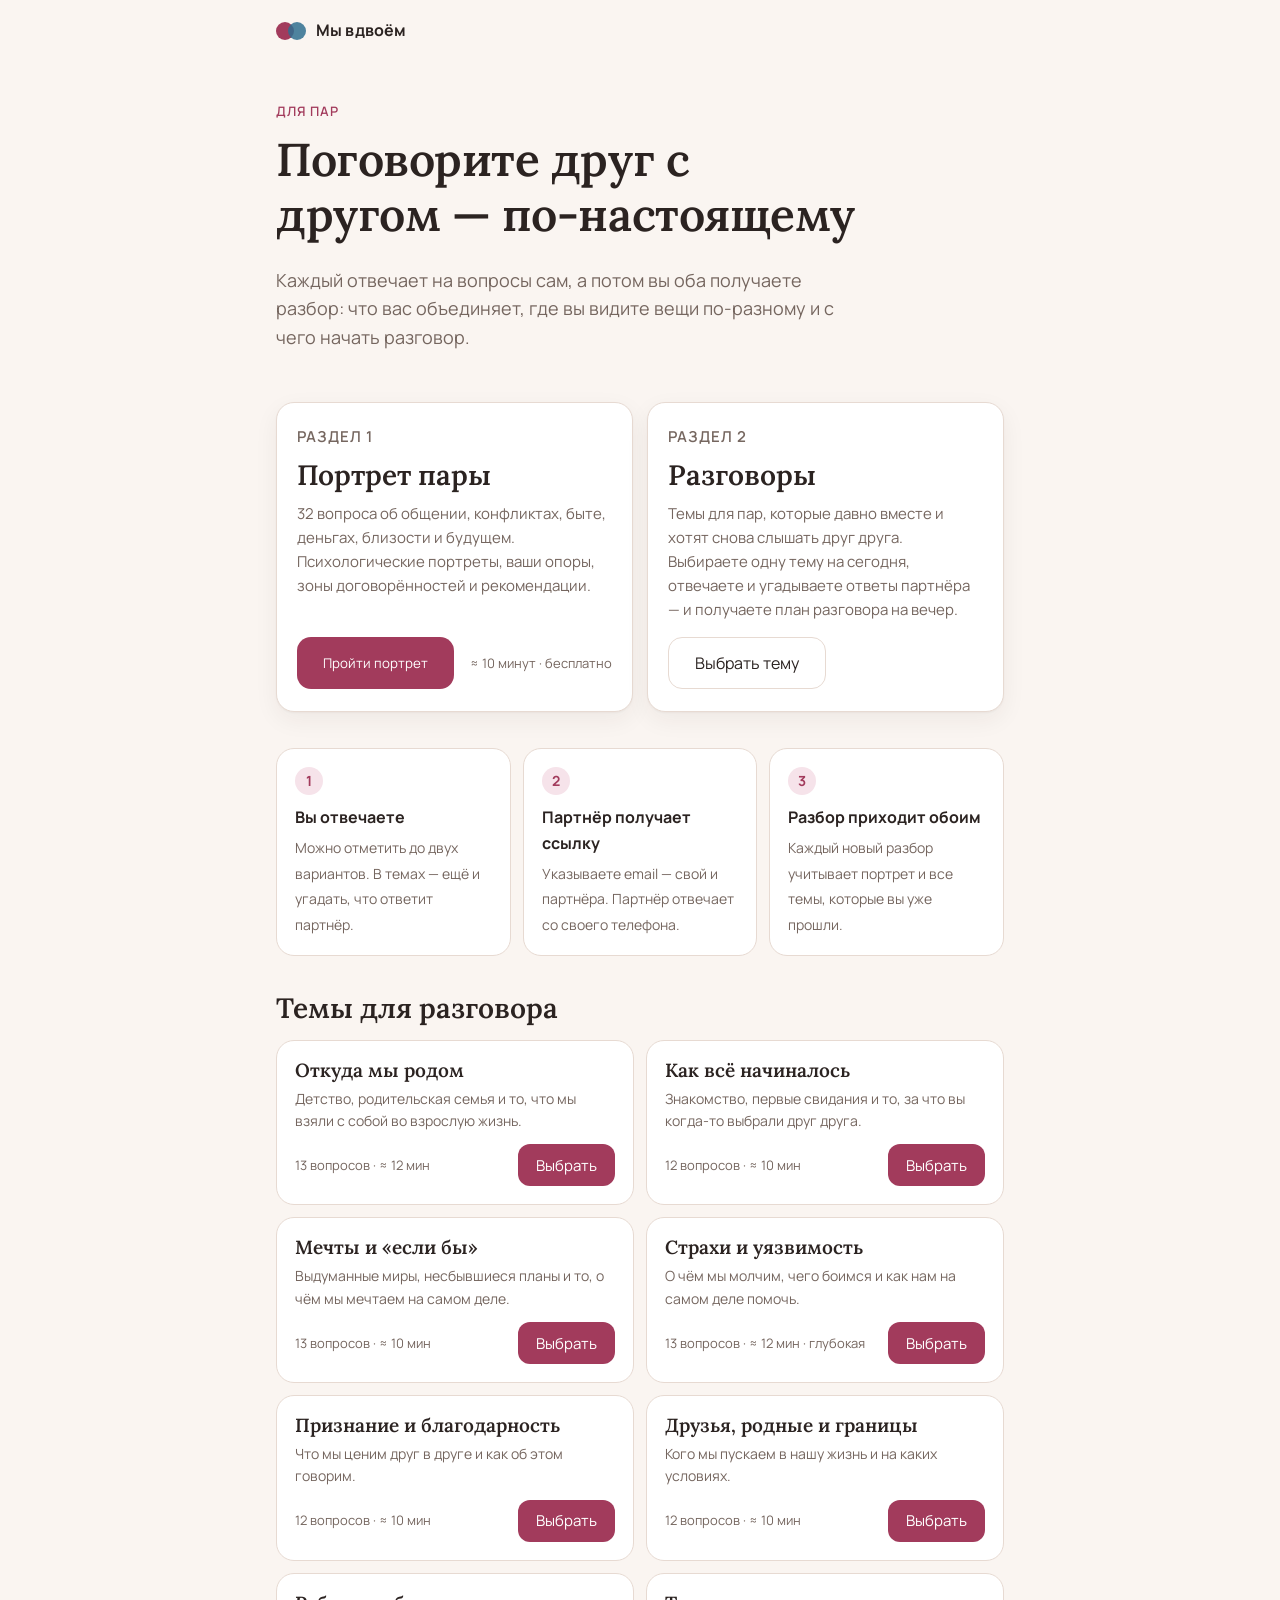
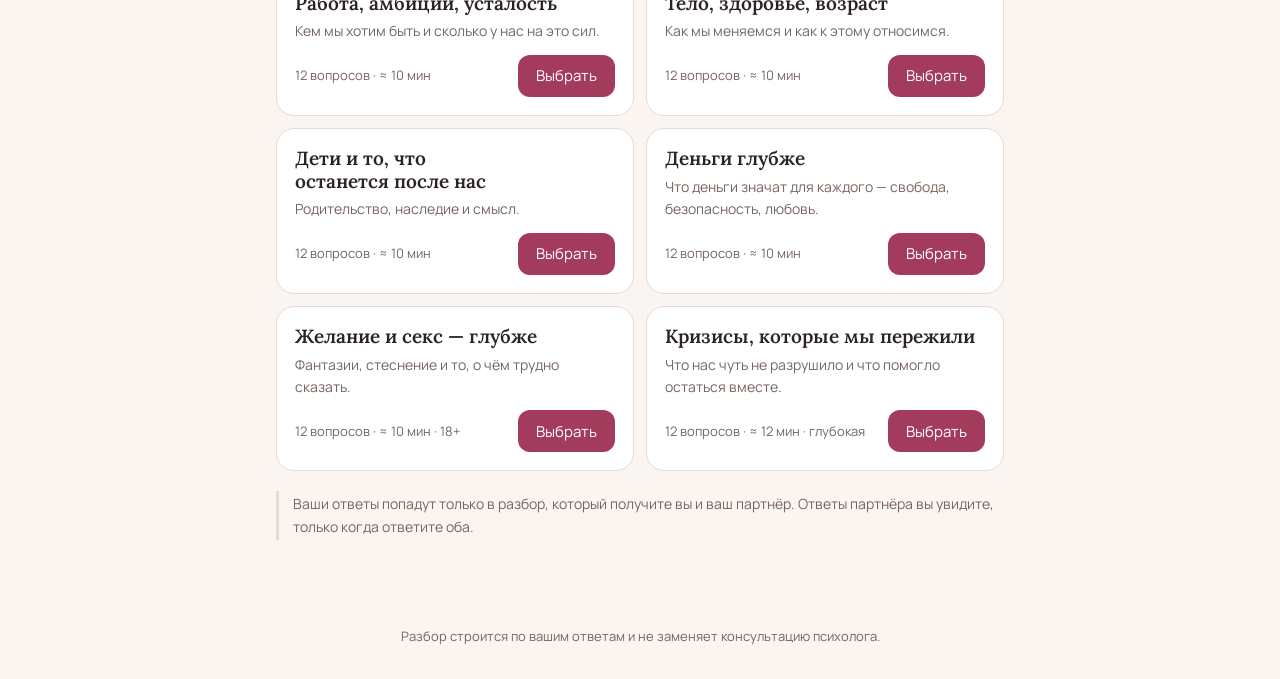
==== index.html @ b40cae17 "Ask four setup questions about the couple and adapt questions to them - "О вашей паре": relationship" ====
<!doctype html>
<html lang="ru">
<head>
  <meta charset="utf-8">
  <meta name="viewport" content="width=device-width, initial-scale=1, viewport-fit=cover">
  <title>Мы вдвоём — портрет пары и разговоры</title>
  <meta name="description" content="Портрет пары и темы для глубоких разговоров. Каждый отвечает отдельно — оба получают разбор и план разговора.">
  <meta property="og:title" content="Мы вдвоём — портрет пары и разговоры">
  <meta property="og:description" content="Ответьте на вопросы вдвоём: психологический портрет пары и темы, которые помогают снова говорить друг с другом.">
  <meta name="theme-color" content="#a23b5c">
  <link rel="icon" href="favicon.ico?v=2" sizes="any">
  <link rel="icon" href="favicon.svg?v=2" type="image/svg+xml">
  <link rel="icon" href="favicon-32.png?v=2" type="image/png" sizes="32x32">
  <link rel="apple-touch-icon" href="apple-touch-icon.png?v=2">
  <link rel="preconnect" href="https://fonts.googleapis.com">
  <link rel="preconnect" href="https://fonts.gstatic.com" crossorigin>
  <link href="https://fonts.googleapis.com/css2?family=Lora:wght@500;600&family=Manrope:wght@400;500;600;700&display=swap" rel="stylesheet">
  <link rel="stylesheet" href="assets/style.css?v=10">
</head>
<body>
  <header class="top">
    <a class="logo" href="./" aria-label="На главную"><span class="dots" aria-hidden="true"><i></i><i></i></span>Мы вдвоём</a>
  </header>
  <main id="app" class="wrap" aria-live="polite"></main>
  <footer class="foot">Разбор строится по вашим ответам и не заменяет консультацию психолога.</footer>

  <script src="assets/config.js?v=10"></script>
  <script src="assets/questions.js?v=10"></script>
  <script src="assets/topics.js?v=10"></script>
  <script src="assets/analysis.js?v=10"></script>
  <script src="assets/talks.js?v=10"></script>
  <script src="assets/app.js?v=10"></script>
</body>
</html>
---- assets/style.css ----
:root {
  --bg: #faf5f1;
  --surface: #ffffff;
  --surface-2: #f3eae4;
  --ink: #2b2321;
  --muted: #75665f;
  --line: #e7dad2;
  --accent: #a23b5c;
  --accent-ink: #ffffff;
  --accent-soft: #f6e3ea;
  --partner: #2f6f8f;
  --danger: #b23a3a;
  --radius: 18px;
  --shadow: 0 1px 2px rgba(43, 35, 33, .04), 0 8px 24px rgba(43, 35, 33, .06);
  color-scheme: light;
}
@media (prefers-color-scheme: dark) {
  :root:not([data-theme="light"]) {
    --bg: #1b1716;
    --surface: #262020;
    --surface-2: #2f2827;
    --ink: #f3ebe7;
    --muted: #b3a39c;
    --line: #3d3433;
    --accent: #e07a9b;
    --accent-ink: #1b1716;
    --accent-soft: #3a2730;
    --partner: #7ab6d4;
    --danger: #ef8a84;
    --shadow: none;
    color-scheme: dark;
  }
}

* { box-sizing: border-box; }
html { -webkit-text-size-adjust: 100%; }
body {
  margin: 0;
  background: var(--bg);
  color: var(--ink);
  font: 400 16px/1.6 Manrope, -apple-system, BlinkMacSystemFont, "Segoe UI", Roboto, sans-serif;
  min-height: 100vh;
  display: flex;
  flex-direction: column;
}
h1, h2, h3 { font-family: Lora, Georgia, serif; font-weight: 600; line-height: 1.2; margin: 0 0 .5em; text-wrap: balance; }
h1 { font-size: clamp(30px, 6vw, 46px); letter-spacing: -.01em; }
h2 { font-size: clamp(22px, 4vw, 28px); }
p { margin: 0 0 1em; }
a { color: var(--accent); }

.top { padding: 18px 16px; max-width: 760px; width: 100%; margin: 0 auto; }
.logo { display: inline-flex; align-items: center; gap: 10px; font-weight: 700; color: var(--ink); text-decoration: none; letter-spacing: .01em; }
.dots { position: relative; width: 30px; height: 18px; }
.dots i { position: absolute; top: 0; width: 18px; height: 18px; border-radius: 50%; }
.dots i:first-child { left: 0; background: var(--accent); }
.dots i:last-child { left: 12px; background: var(--partner); opacity: .85; }

.wrap { flex: 1; width: 100%; max-width: 760px; margin: 0 auto; padding: 8px 16px 48px; }
.foot { text-align: center; color: var(--muted); font-size: 13px; padding: 24px 16px 32px; }

/* ── кнопки и поля */
.btn {
  appearance: none; border: 0; cursor: pointer;
  display: inline-flex; align-items: center; justify-content: center; gap: 8px;
  min-height: 52px; padding: 0 26px; border-radius: 14px;
  background: var(--accent); color: var(--accent-ink);
  font: 600 16px/1 inherit; font-family: inherit;
  text-decoration: none; transition: transform .12s ease, opacity .12s ease;
}
.btn:hover { opacity: .92; }
.btn:active { transform: scale(.98); }
.btn[disabled] { opacity: .5; cursor: default; }
.btn.ghost { background: transparent; color: var(--ink); border: 1px solid var(--line); }
.btn.block { width: 100%; }
.link { background: none; border: 0; padding: 8px 0; color: var(--muted); font: inherit; cursor: pointer; }
.link:hover { color: var(--ink); }

.field { display: block; margin: 0 0 16px; }
.field span { display: block; font-size: 14px; font-weight: 600; margin: 0 0 6px; }
.field input {
  width: 100%; min-height: 50px; padding: 0 14px; border-radius: 12px;
  border: 1px solid var(--line); background: var(--surface); color: var(--ink);
  font: inherit;
}
.field input:focus { outline: 2px solid var(--accent); outline-offset: 1px; border-color: transparent; }
.check { display: flex; gap: 10px; align-items: flex-start; font-size: 14px; color: var(--muted); margin: 0 0 12px; cursor: pointer; }
.check input { margin-top: 3px; width: 18px; height: 18px; accent-color: var(--accent); flex: none; }
.hp { position: absolute; left: -9999px; width: 1px; height: 1px; overflow: hidden; }
.error { color: var(--danger); font-size: 14px; margin: 0 0 12px; }

.panel { background: var(--surface); border: 1px solid var(--line); border-radius: var(--radius); padding: 24px 20px; box-shadow: var(--shadow); }
.grid2 { display: grid; grid-template-columns: 1fr 1fr; gap: 0 16px; }
@media (max-width: 560px) { .grid2 { grid-template-columns: 1fr; } }
.sub { color: var(--muted); font-size: 14px; margin: -4px 0 12px; }
.eyebrow { font-size: 13px; font-weight: 600; letter-spacing: .08em; text-transform: uppercase; color: var(--accent); margin: 0 0 10px; }

/* ── лендинг */
.hero { padding: 28px 0 8px; }
.hero .lead { font-size: 18px; color: var(--muted); max-width: 580px; }
.hero .cta { display: flex; flex-wrap: wrap; align-items: center; gap: 14px 20px; margin: 24px 0 8px; }
.hero .cta small { color: var(--muted); }
.steps { list-style: none; padding: 0; margin: 36px 0; display: grid; gap: 12px; grid-template-columns: repeat(3, 1fr); counter-reset: s; }
@media (max-width: 640px) { .steps { grid-template-columns: 1fr; } }
.steps li { background: var(--surface); border: 1px solid var(--line); border-radius: var(--radius); padding: 18px; counter-increment: s; }
.steps li::before { content: counter(s); display: inline-grid; place-items: center; width: 28px; height: 28px; border-radius: 50%; background: var(--accent-soft); color: var(--accent); font-weight: 700; font-size: 14px; margin: 0 0 10px; }
.steps b { display: block; margin: 0 0 4px; }
.steps span { color: var(--muted); font-size: 14px; }
.chips { display: flex; flex-wrap: wrap; gap: 8px; margin: 0 0 28px; padding: 0; list-style: none; }
.chips li { background: var(--surface-2); border-radius: 999px; padding: 6px 14px; font-size: 14px; }
.note { font-size: 14px; color: var(--muted); border-left: 3px solid var(--line); padding: 2px 0 2px 14px; }

/* ── опросник */
.quiz-head { display: flex; justify-content: space-between; align-items: baseline; gap: 12px; font-size: 14px; color: var(--muted); margin: 8px 0 10px; }
.quiz-head b { color: var(--accent); font-weight: 600; }
.progress { height: 6px; background: var(--line); border-radius: 6px; overflow: hidden; margin: 0 0 28px; }
.progress div { height: 100%; background: var(--accent); border-radius: 6px; transition: width .3s ease; }
.q-text { font-family: Lora, Georgia, serif; font-size: clamp(22px, 4.6vw, 30px); font-weight: 600; line-height: 1.3; margin: 0 0 22px; text-wrap: balance; }
.opts { display: grid; gap: 10px; margin: 0 0 18px; }
.opt {
  appearance: none; text-align: left; cursor: pointer; width: 100%;
  display: flex; gap: 14px; align-items: center;
  padding: 16px 18px; min-height: 58px; border-radius: 14px;
  border: 1.5px solid var(--line); background: var(--surface); color: var(--ink);
  font: 500 16px/1.4 inherit; font-family: inherit;
  transition: border-color .12s ease, background .12s ease, transform .12s ease;
}
.opt:hover { border-color: var(--accent); }
.opt:active { transform: scale(.99); }
.opt .k { flex: none; width: 28px; height: 28px; border-radius: 50%; display: grid; place-items: center; background: var(--surface-2); color: var(--muted); font-size: 13px; font-weight: 700; }
.opt.sel { border-color: var(--accent); background: var(--accent-soft); }
.opt.sel .k { background: var(--accent); color: var(--accent-ink); }
.quiz-nav { display: flex; justify-content: space-between; align-items: center; }
.fade { animation: fade .25s ease; }
@keyframes fade { from { opacity: 0; transform: translateY(6px); } to { opacity: 1; transform: none; } }
@media (prefers-reduced-motion: reduce) { .fade { animation: none; } .progress div { transition: none; } }

/* ── результат: бумажная карточка с инлайн-стилями письма */
.paper { background: #ffffff; color: #2b2321; border-radius: var(--radius); padding: 24px 18px; border: 1px solid var(--line); box-shadow: var(--shadow); overflow-wrap: anywhere; }
@media (min-width: 640px) { .paper { padding: 32px 30px; } }
.center { text-align: center; }
.spinner { width: 40px; height: 40px; border-radius: 50%; border: 3px solid var(--line); border-top-color: var(--accent); animation: spin 1s linear infinite; margin: 60px auto 18px; }
@keyframes spin { to { transform: rotate(360deg); } }
.okmark { width: 64px; height: 64px; border-radius: 50%; background: var(--accent-soft); color: var(--accent); display: grid; place-items: center; font-size: 30px; margin: 24px auto 16px; }
.stack > * + * { margin-top: 16px; }

/* ── демо-почта */
.demo-bar { position: fixed; right: 16px; bottom: 16px; z-index: 10; }
.demo-bar .btn { box-shadow: 0 6px 20px rgba(0,0,0,.18); min-height: 46px; padding: 0 18px; }
.demo-badge { display: inline-block; background: #fff1c9; color: #6b4b00; border-radius: 8px; padding: 2px 8px; font-size: 12px; font-weight: 700; margin-left: 8px; vertical-align: middle; }
.modal { position: fixed; inset: 0; background: rgba(20, 14, 12, .5); z-index: 20; display: flex; align-items: flex-end; justify-content: center; }
@media (min-width: 700px) { .modal { align-items: center; } }
.modal-box { background: var(--surface); width: 100%; max-width: 760px; max-height: 92vh; border-radius: 18px 18px 0 0; display: flex; flex-direction: column; overflow: hidden; }
@media (min-width: 700px) { .modal-box { border-radius: 18px; } }
.modal-head { display: flex; justify-content: space-between; align-items: center; padding: 14px 18px; border-bottom: 1px solid var(--line); gap: 12px; }
.modal-head b { font-size: 15px; }
.modal-body { overflow: auto; padding: 0; }
.mail-list { list-style: none; margin: 0; padding: 8px; }
.mail-list button { width: 100%; text-align: left; background: none; border: 0; border-radius: 12px; padding: 12px; cursor: pointer; color: var(--ink); font: inherit; }
.mail-list button:hover { background: var(--surface-2); }
.mail-list small { display: block; color: var(--muted); }
.mail-frame { width: 100%; height: 70vh; border: 0; background: #faf5f1; display: block; }

/* ── разделы и темы */
.btn.small { min-height: 42px; padding: 0 18px; font-size: 15px; border-radius: 12px; }
.sections { display: grid; grid-template-columns: 1fr 1fr; gap: 14px; margin: 24px 0 8px; }
@media (max-width: 640px) { .sections { grid-template-columns: 1fr; } }
.section-card { background: var(--surface); border: 1px solid var(--line); border-radius: var(--radius); padding: 22px 20px; box-shadow: var(--shadow); display: flex; flex-direction: column; }
.section-card h2 { margin-bottom: .35em; }
.section-card p { color: var(--muted); font-size: 15px; }
.section-card .cta { margin-top: auto; display: flex; flex-wrap: wrap; align-items: center; gap: 10px 16px; }
.section-card .cta small { color: var(--muted); font-size: 13px; }
.section-card > .btn { margin-top: auto; align-self: flex-start; }
.banner { display: flex; justify-content: space-between; align-items: center; gap: 12px; text-decoration: none; color: var(--ink);
  background: var(--accent-soft); border-radius: var(--radius); padding: 14px 18px; margin: 12px 0 0; }
.banner b { display: block; color: var(--accent); }
.banner .arrow { font-size: 22px; color: var(--accent); }
.topic-grid { display: grid; grid-template-columns: 1fr 1fr; gap: 12px; margin: 12px 0 20px; }
@media (max-width: 640px) { .topic-grid { grid-template-columns: 1fr; } }
.topic-card { background: var(--surface); border: 1px solid var(--line); border-radius: var(--radius); padding: 18px; display: flex; flex-direction: column; gap: 6px; }
.topic-card.wide { margin: 0 0 28px; }
.topic-card.hot { border-color: var(--accent); box-shadow: 0 0 0 1px var(--accent) inset; }
.topic-card.soon { background: transparent; border-style: dashed; }
.topic-card.soon h3 { color: var(--muted); }
.topic-top { display: flex; justify-content: space-between; align-items: flex-start; gap: 10px; }
.topic-card h3 { font-size: 19px; margin: 0; }
.topic-card p { color: var(--muted); font-size: 14px; margin: 0 0 6px; }
.topic-foot { margin-top: auto; display: flex; justify-content: space-between; align-items: center; gap: 10px; flex-wrap: wrap; }
.topic-foot small { color: var(--muted); font-size: 13px; }
.soon-h { font-size: 17px; color: var(--muted); margin-top: 8px; }
.chip { flex: none; display: inline-block; font-size: 12px; font-weight: 700; border-radius: 999px; padding: 4px 10px; background: var(--surface-2); color: var(--muted); white-space: nowrap; }
.chip.accent { background: var(--accent); color: var(--accent-ink); }
.chip.good { background: #e5f3ea; color: #2f7d4f; }
.crumbs { margin: 4px 0 0; font-size: 14px; }
.crumbs a { color: var(--muted); text-decoration: none; }
.crumbs a:hover { color: var(--ink); }
.cab-hero h1 .a { color: var(--accent); }
.cab-hero h1 .b { color: var(--partner); }
.howto { list-style: none; padding: 0; margin: 0 0 20px; display: grid; gap: 8px; }
.howto li { background: var(--surface); border: 1px solid var(--line); border-radius: 14px; padding: 12px 14px; font-size: 15px; color: var(--muted); }
.howto b { color: var(--ink); }
.accent-note { border-left-color: var(--accent); color: var(--ink); }
.cab-cta { margin-top: 20px; }
.cab-cta h3 { margin-bottom: .3em; }
.cab-cta p { color: var(--muted); }
.field textarea { width: 100%; padding: 12px 14px; border-radius: 12px; border: 1px solid var(--line); background: var(--surface); color: var(--ink); font: inherit; resize: vertical; }
.field textarea:focus { outline: 2px solid var(--accent); outline-offset: 1px; border-color: transparent; }

/* ── вопрос: несколько ответов и догадка */
.hint { color: var(--muted); font-size: 14px; margin: -12px 0 14px; }
.kicker { font-size: 15px; color: var(--partner); margin: 0 0 8px; }
.kicker b { font-weight: 700; }
.guess-box { border-left: 3px solid var(--partner); padding-left: 16px; }
.guess-box .opt.sel { border-color: var(--partner); background: color-mix(in srgb, var(--partner) 14%, var(--surface)); }
.guess-box .opt.sel .k { background: var(--partner); color: var(--surface); }
.guess-box .opt:hover { border-color: var(--partner); }
.nav-right { display: inline-flex; align-items: center; gap: 16px; }

/* ── «как к вам обращаться» */
.seg { border: 0; padding: 0; margin: 0 0 16px; min-width: 0; }
.seg legend { font-size: 14px; font-weight: 600; margin: 0 0 6px; padding: 0; }
.seg-row { display: flex; flex-wrap: wrap; gap: 8px; }
.seg-row label { cursor: pointer; }
.seg-row input { position: absolute; opacity: 0; pointer-events: none; }
.seg-row span { display: inline-flex; align-items: center; min-height: 42px; padding: 0 16px; border-radius: 999px; border: 1.5px solid var(--line); background: var(--surface); font-size: 15px; }
.seg-row input:checked + span { border-color: var(--accent); background: var(--accent-soft); color: var(--ink); font-weight: 600; }
.seg-row input:focus-visible + span { outline: 2px solid var(--accent); outline-offset: 2px; }
.grid-gap { display: block; }
@media (max-width: 560px) { .grid-gap { display: none; } }

/* ── кабинет: ждём ответа партнёра — жёлтым */
.chip.wait { background: #ffe7a3; color: #6b4b00; }
.topic-card.waiting { border-color: #f2c94c; box-shadow: 0 0 0 1px #f2c94c inset; background: #fffaf0; }
@media (prefers-color-scheme: dark) {
  :root:not([data-theme="light"]) .chip.wait { background: #5a4310; color: #ffe08a; }
  :root:not([data-theme="light"]) .topic-card.waiting { background: #2d2716; border-color: #b8902c; box-shadow: 0 0 0 1px #b8902c inset; }
}
.topic-card.overall { background: var(--accent-soft); border-color: transparent; margin: 0 0 16px; }
.topic-card .btns { display: inline-flex; gap: 8px; flex-wrap: wrap; }

/* ── «О вашей паре» */
.ctx .seg legend small { font-weight: 400; color: var(--muted); }
.ctx .seg-row span { min-height: 40px; font-size: 14px; }
.ctx-line { font-size: 14px; color: var(--muted); margin: -8px 0 18px; }
.ctx-line .link { padding: 0; color: var(--accent); }
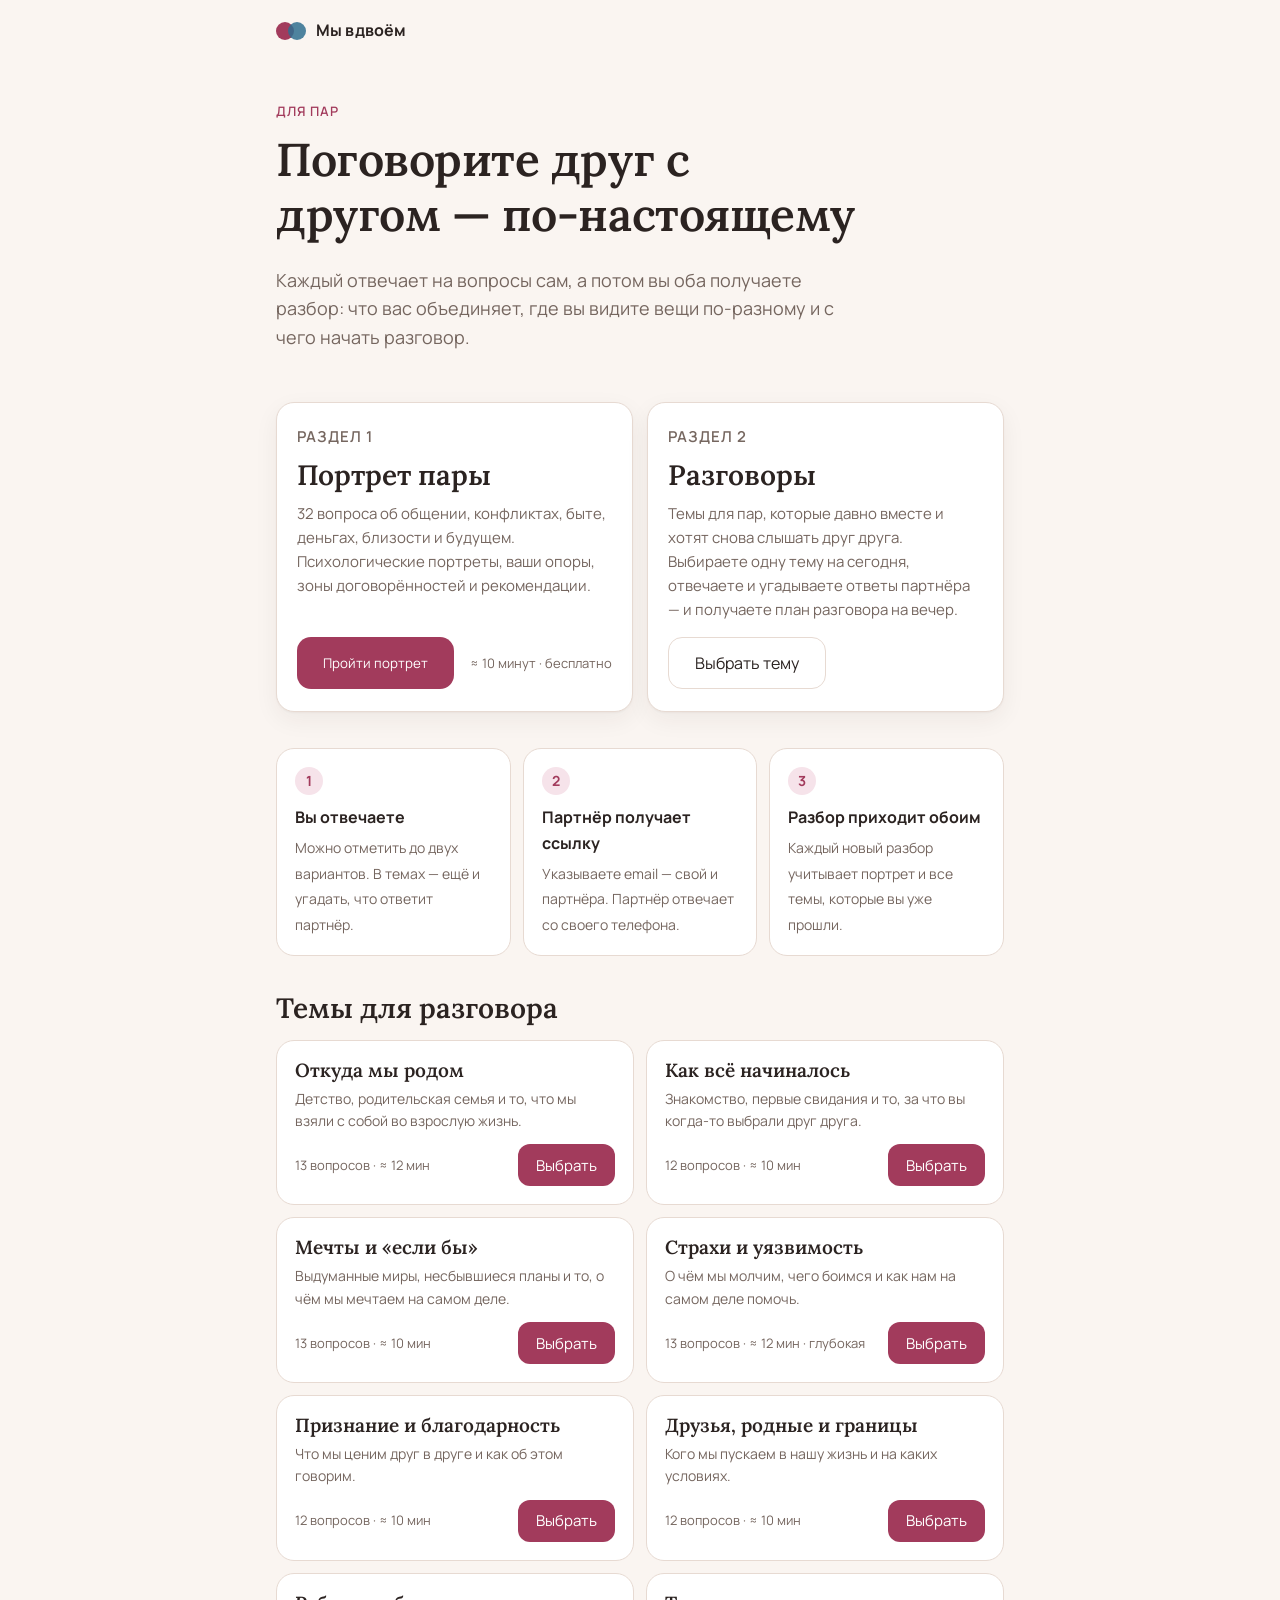
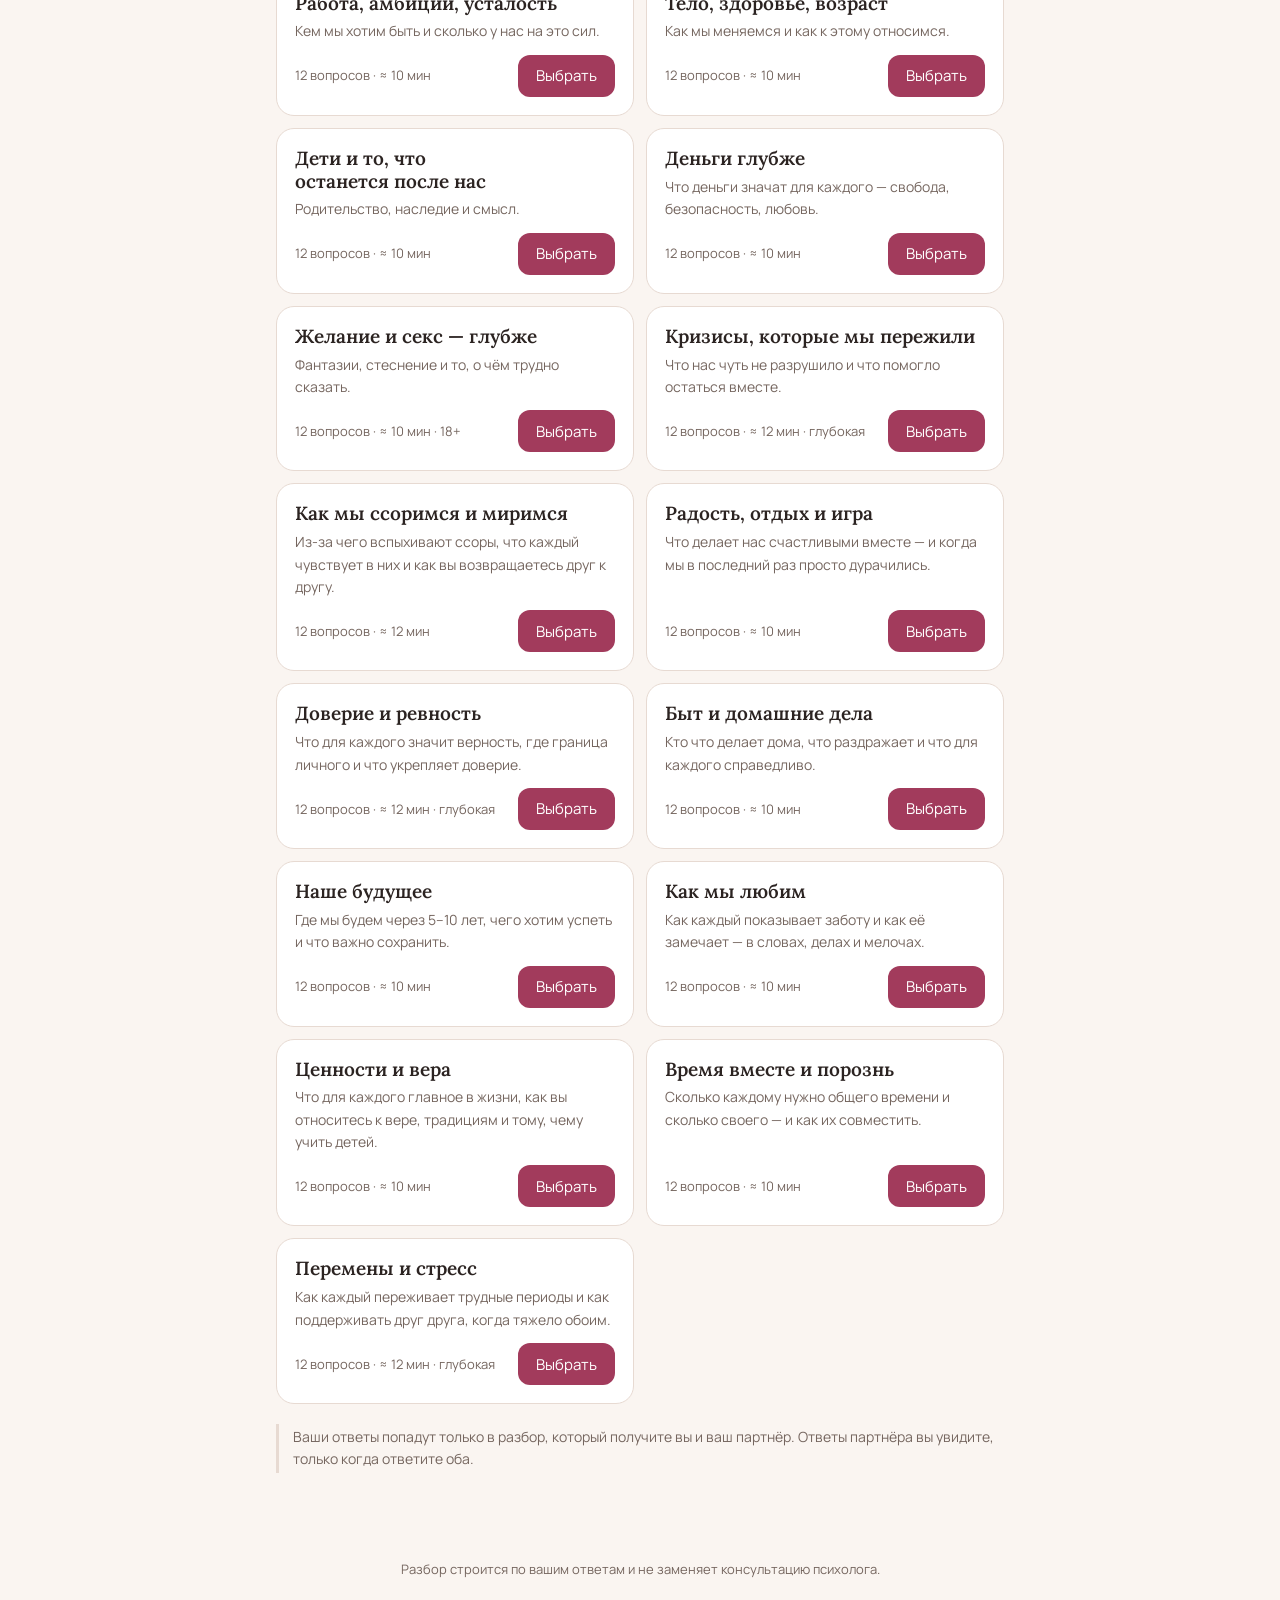
==== commit d3e1f3be: "Мы вдвоём — опубликованный сайт Co-Authored-By: Claude Opus 5.5 <noreply@anthropic.com> Claude-Sessi" ====
--- a/index.html
+++ b/index.html
@@ -15,7 +15,7 @@
   <link rel="preconnect" href="https://fonts.googleapis.com">
   <link rel="preconnect" href="https://fonts.gstatic.com" crossorigin>
   <link href="https://fonts.googleapis.com/css2?family=Lora:wght@500;600&family=Manrope:wght@400;500;600;700&display=swap" rel="stylesheet">
-  <link rel="stylesheet" href="assets/style.css?v=10">
+  <link rel="stylesheet" href="assets/style.css?v=25">
 </head>
 <body>
   <header class="top">
@@ -24,11 +24,11 @@
   <main id="app" class="wrap" aria-live="polite"></main>
   <footer class="foot">Разбор строится по вашим ответам и не заменяет консультацию психолога.</footer>
 
-  <script src="assets/config.js?v=10"></script>
-  <script src="assets/questions.js?v=10"></script>
-  <script src="assets/topics.js?v=10"></script>
-  <script src="assets/analysis.js?v=10"></script>
-  <script src="assets/talks.js?v=10"></script>
-  <script src="assets/app.js?v=10"></script>
+  <script src="assets/config.js?v=25"></script>
+  <script src="assets/questions.js?v=25"></script>
+  <script src="assets/topics.js?v=25"></script>
+  <script src="assets/analysis.js?v=25"></script>
+  <script src="assets/talks.js?v=25"></script>
+  <script src="assets/app.js?v=25"></script>
 </body>
 </html>
--- a/assets/style.css
+++ b/assets/style.css
@@ -243,3 +243,13 @@
 .ctx .seg-row span { min-height: 40px; font-size: 14px; }
 .ctx-line { font-size: 14px; color: var(--muted); margin: -8px 0 18px; }
 .ctx-line .link { padding: 0; color: var(--accent); }
+
+.tg-row { display: flex; gap: 8px; flex-wrap: wrap; justify-content: center; margin: 18px 0 6px; }
+.em-row { display: flex; gap: 8px; flex-wrap: wrap; margin-top: 12px; }
+.em-row input { flex: 1 1 200px; min-height: 42px; padding: 0 14px; border: 1px solid var(--line); border-radius: 12px; font: inherit; background: var(--surface); color: inherit; }
+button.banner { width: 100%; font: inherit; border: 0; text-align: left; cursor: pointer; margin-top: 10px; }
+.btn.again { background: var(--partner); color: var(--surface); border: 1px solid var(--partner); }
+.btn.again:hover { filter: brightness(1.08); }
+.ai-panel { margin: 0 0 18px; border-left: 3px solid var(--partner); }
+.ai-panel h3 { margin: 0 0 6px; }
+.ai-panel .btn { margin-top: 6px; }
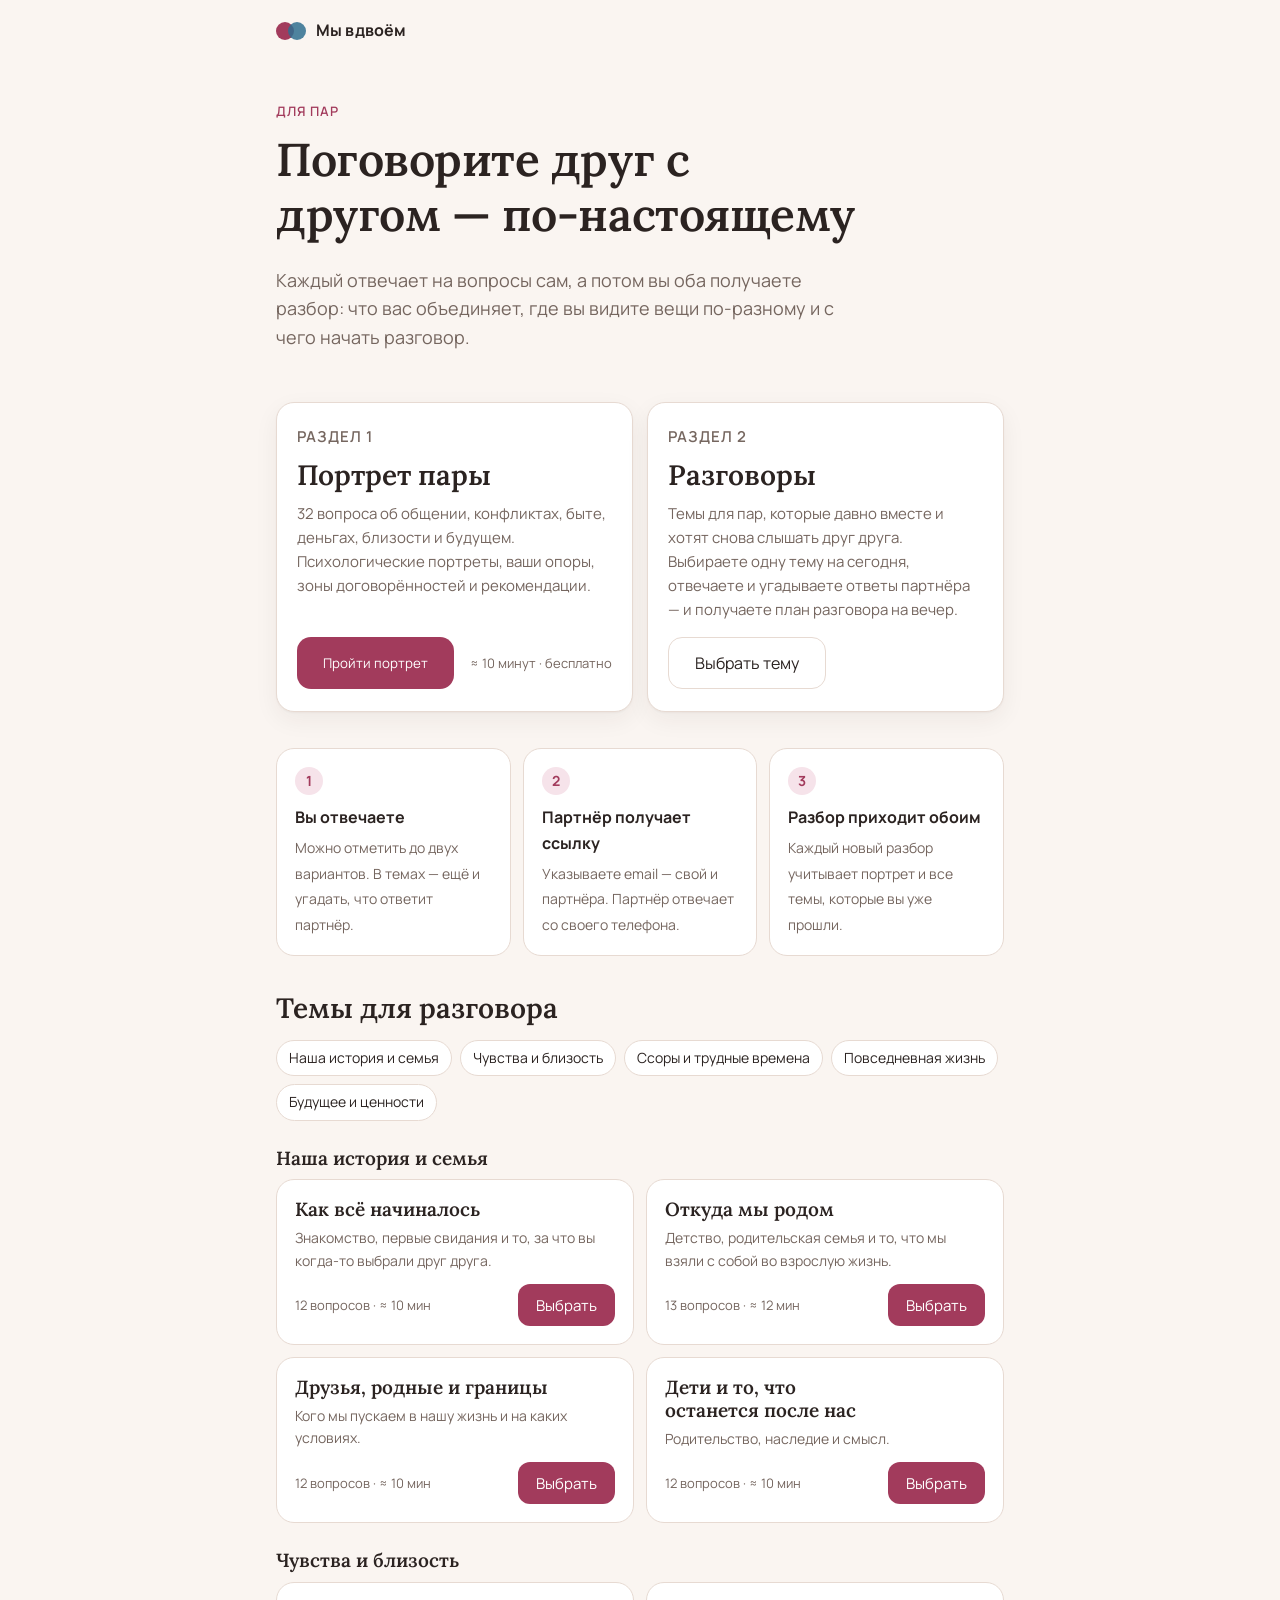
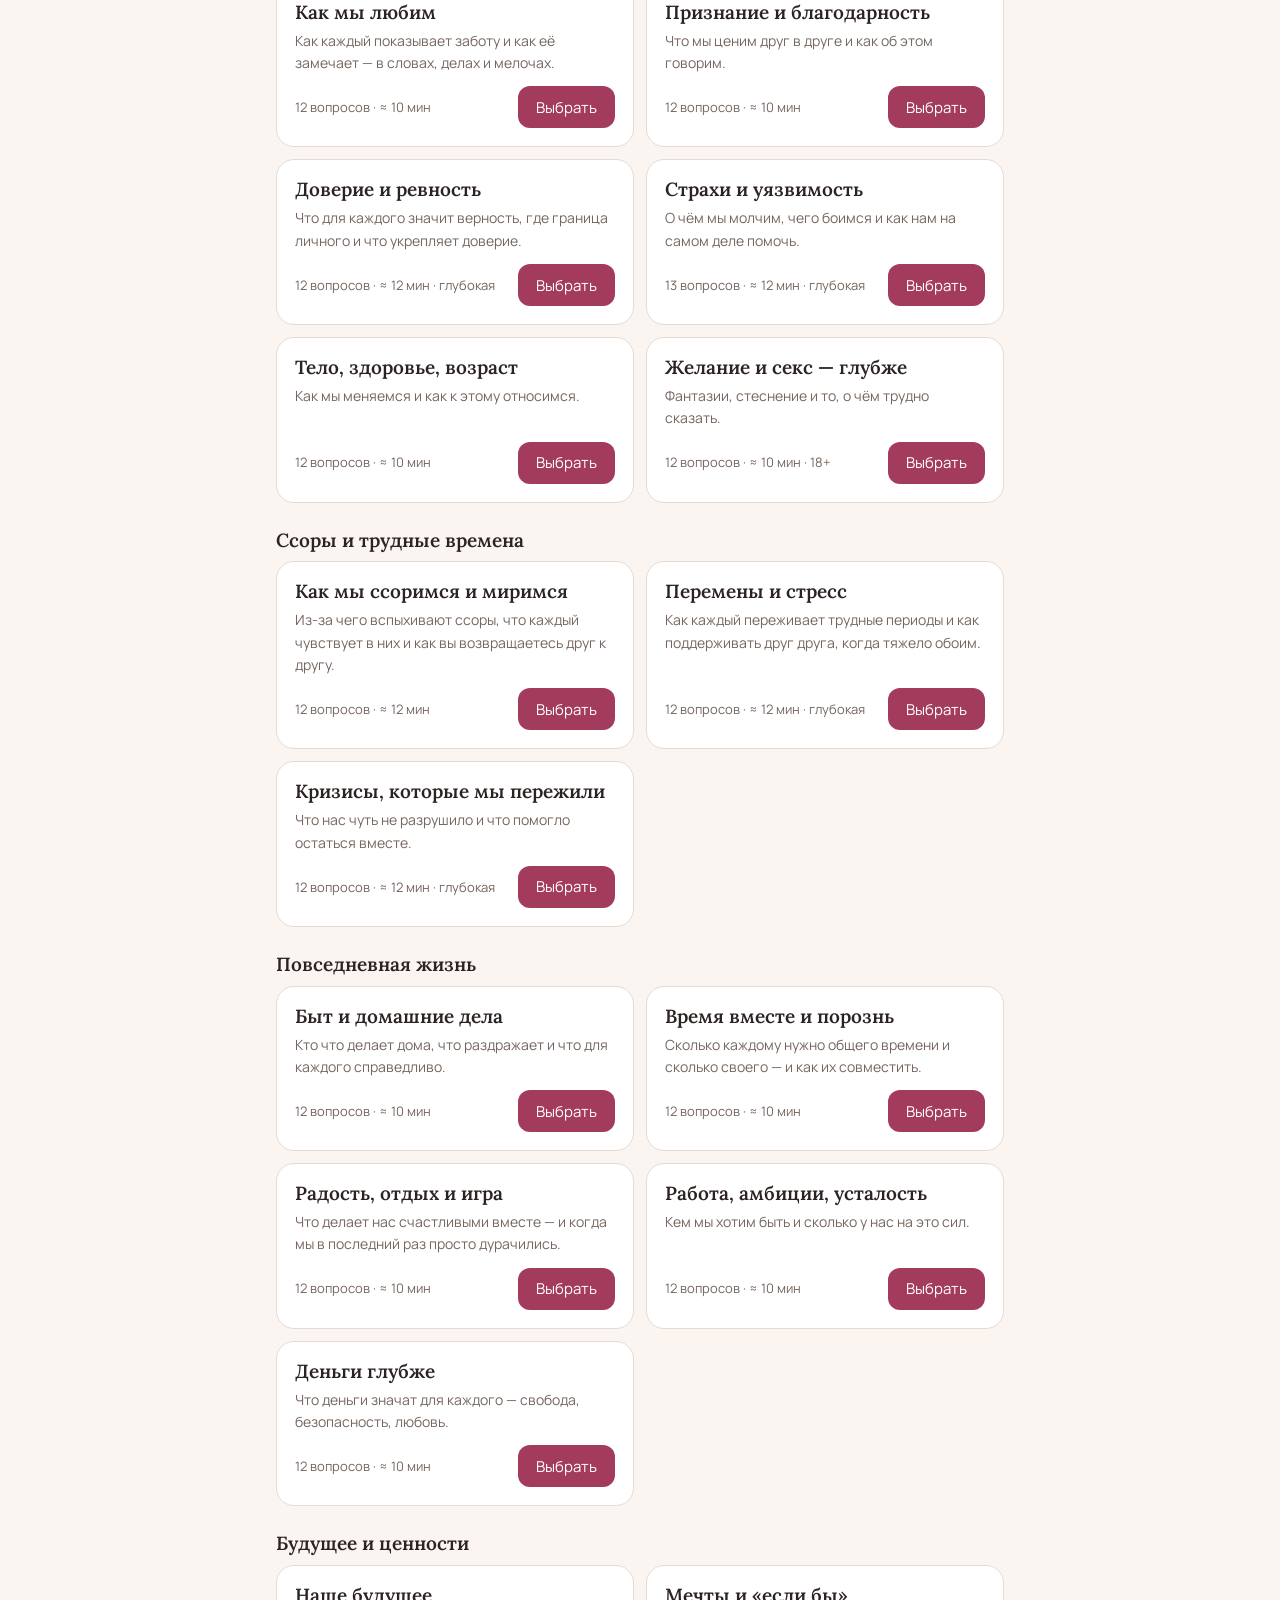
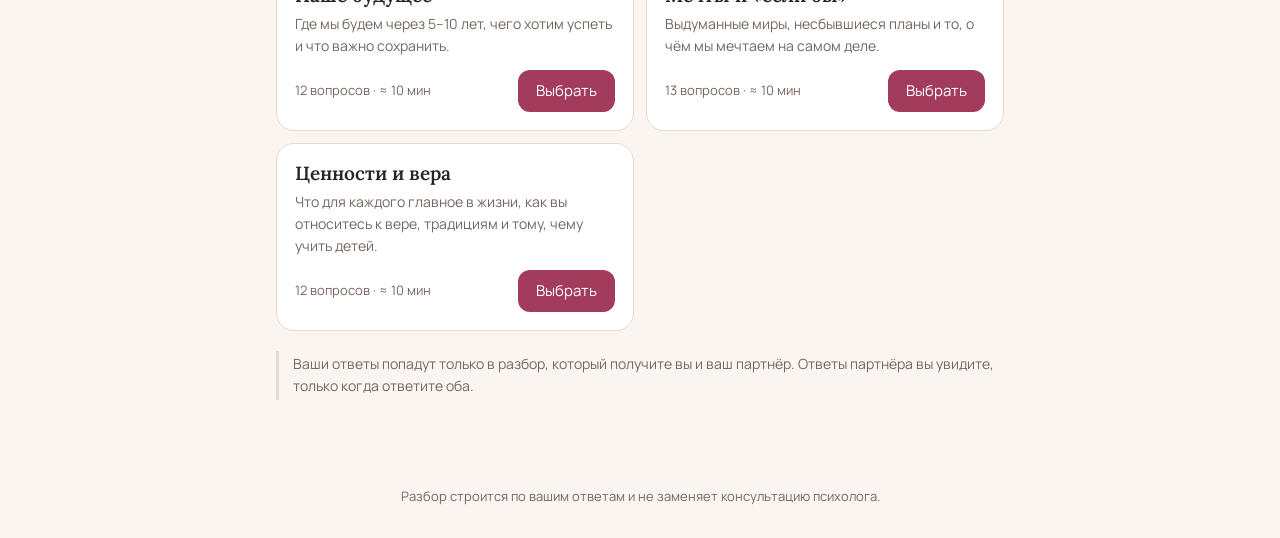
==== commit bd3c343d: "Group topics into sections" ====
--- a/index.html
+++ b/index.html
@@ -15,7 +15,7 @@
   <link rel="preconnect" href="https://fonts.googleapis.com">
   <link rel="preconnect" href="https://fonts.gstatic.com" crossorigin>
   <link href="https://fonts.googleapis.com/css2?family=Lora:wght@500;600&family=Manrope:wght@400;500;600;700&display=swap" rel="stylesheet">
-  <link rel="stylesheet" href="assets/style.css?v=25">
+  <link rel="stylesheet" href="assets/style.css?v=27">
 </head>
 <body>
   <header class="top">
@@ -24,11 +24,11 @@
   <main id="app" class="wrap" aria-live="polite"></main>
   <footer class="foot">Разбор строится по вашим ответам и не заменяет консультацию психолога.</footer>
 
-  <script src="assets/config.js?v=25"></script>
-  <script src="assets/questions.js?v=25"></script>
-  <script src="assets/topics.js?v=25"></script>
-  <script src="assets/analysis.js?v=25"></script>
-  <script src="assets/talks.js?v=25"></script>
-  <script src="assets/app.js?v=25"></script>
+  <script src="assets/config.js?v=27"></script>
+  <script src="assets/questions.js?v=27"></script>
+  <script src="assets/topics.js?v=27"></script>
+  <script src="assets/analysis.js?v=27"></script>
+  <script src="assets/talks.js?v=27"></script>
+  <script src="assets/app.js?v=27"></script>
 </body>
 </html>
--- a/assets/style.css
+++ b/assets/style.css
@@ -187,6 +187,12 @@
 .topic-card p { color: var(--muted); font-size: 14px; margin: 0 0 6px; }
 .topic-foot { margin-top: auto; display: flex; justify-content: space-between; align-items: center; gap: 10px; flex-wrap: wrap; }
 .topic-foot small { color: var(--muted); font-size: 13px; }
+.group-nav { display: flex; flex-wrap: wrap; gap: 8px; margin: 10px 0 4px; }
+.group-nav a { font-size: 14px; padding: 6px 12px; border-radius: 999px; background: var(--surface); border: 1px solid var(--line); color: inherit; text-decoration: none; white-space: nowrap; }
+.group-nav a:hover { border-color: var(--accent); }
+.group-h { font-size: 19px; margin: 26px 0 0; display: flex; align-items: baseline; justify-content: space-between; gap: 12px; scroll-margin-top: 12px; }
+.group-h small { font-size: 13px; font-weight: 400; color: var(--muted); white-space: nowrap; }
+.group-h + .topic-grid { margin-top: 10px; }
 .soon-h { font-size: 17px; color: var(--muted); margin-top: 8px; }
 .chip { flex: none; display: inline-block; font-size: 12px; font-weight: 700; border-radius: 999px; padding: 4px 10px; background: var(--surface-2); color: var(--muted); white-space: nowrap; }
 .chip.accent { background: var(--accent); color: var(--accent-ink); }
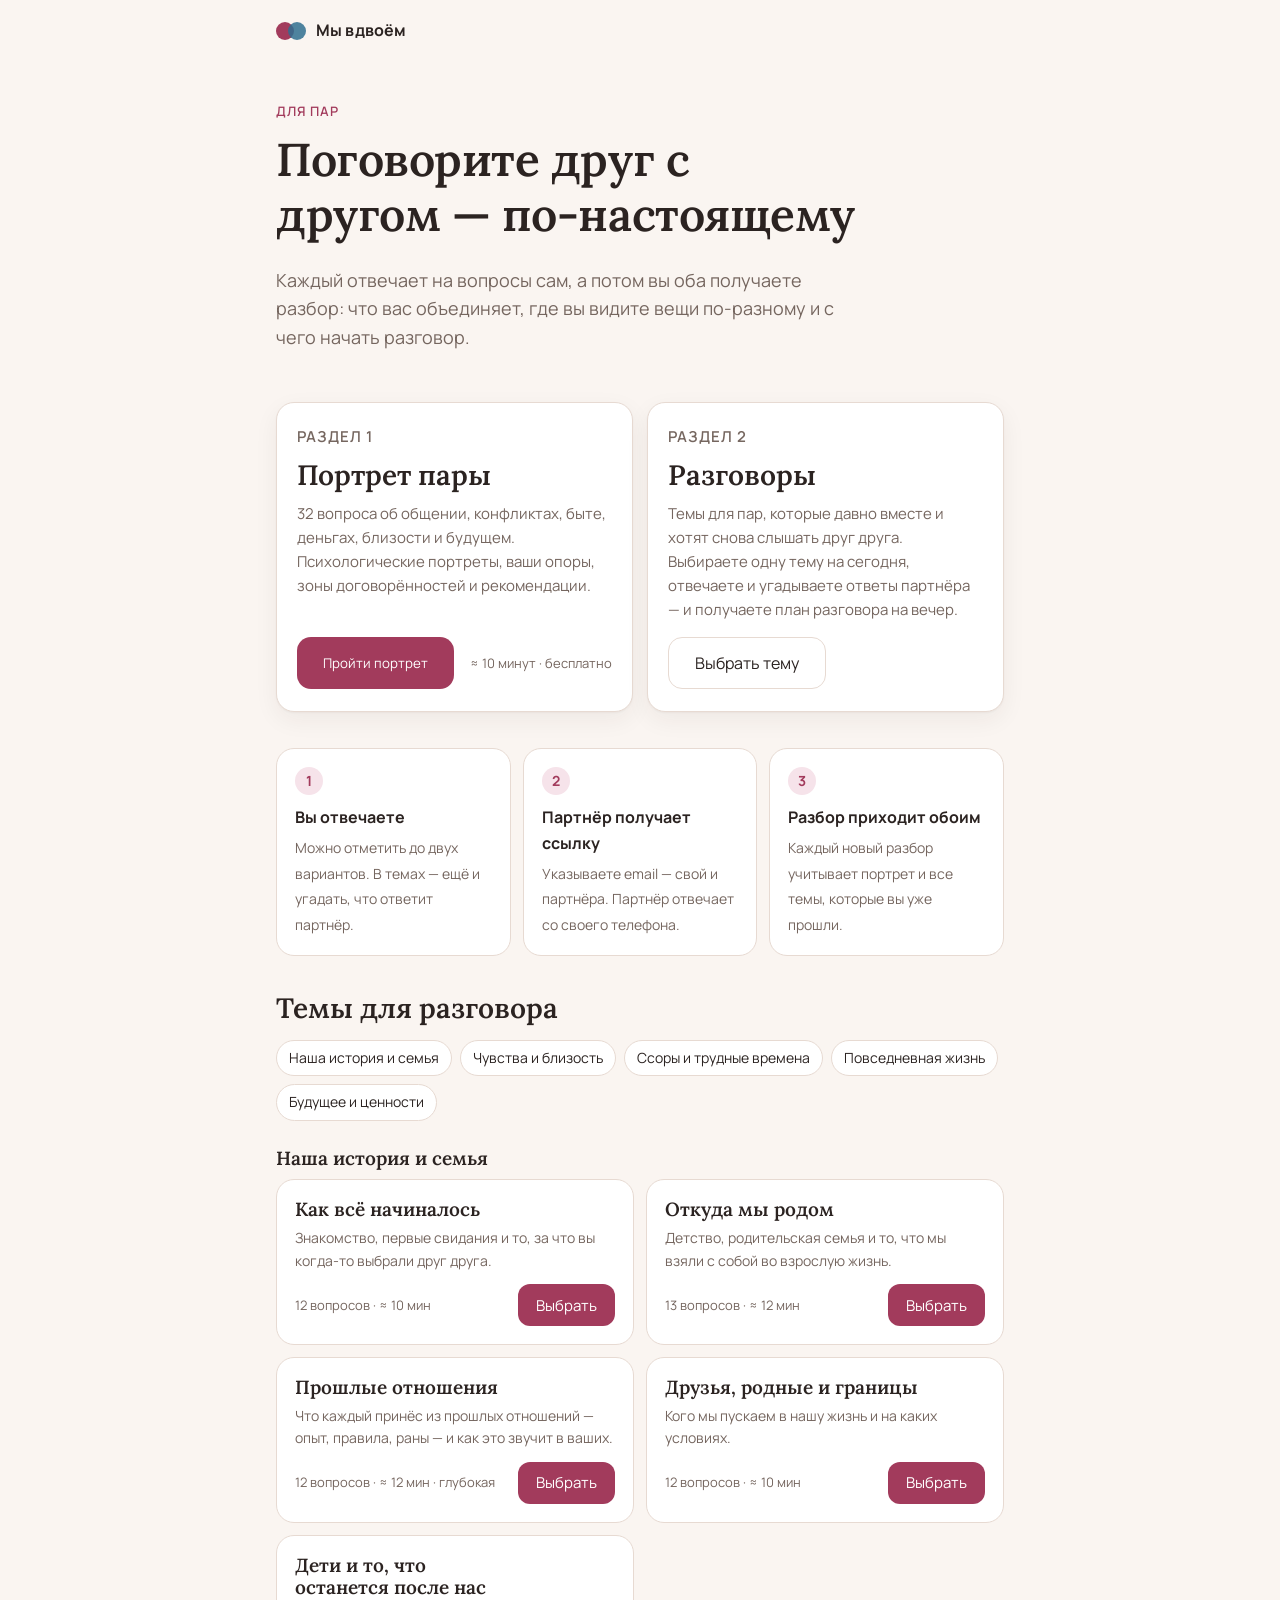
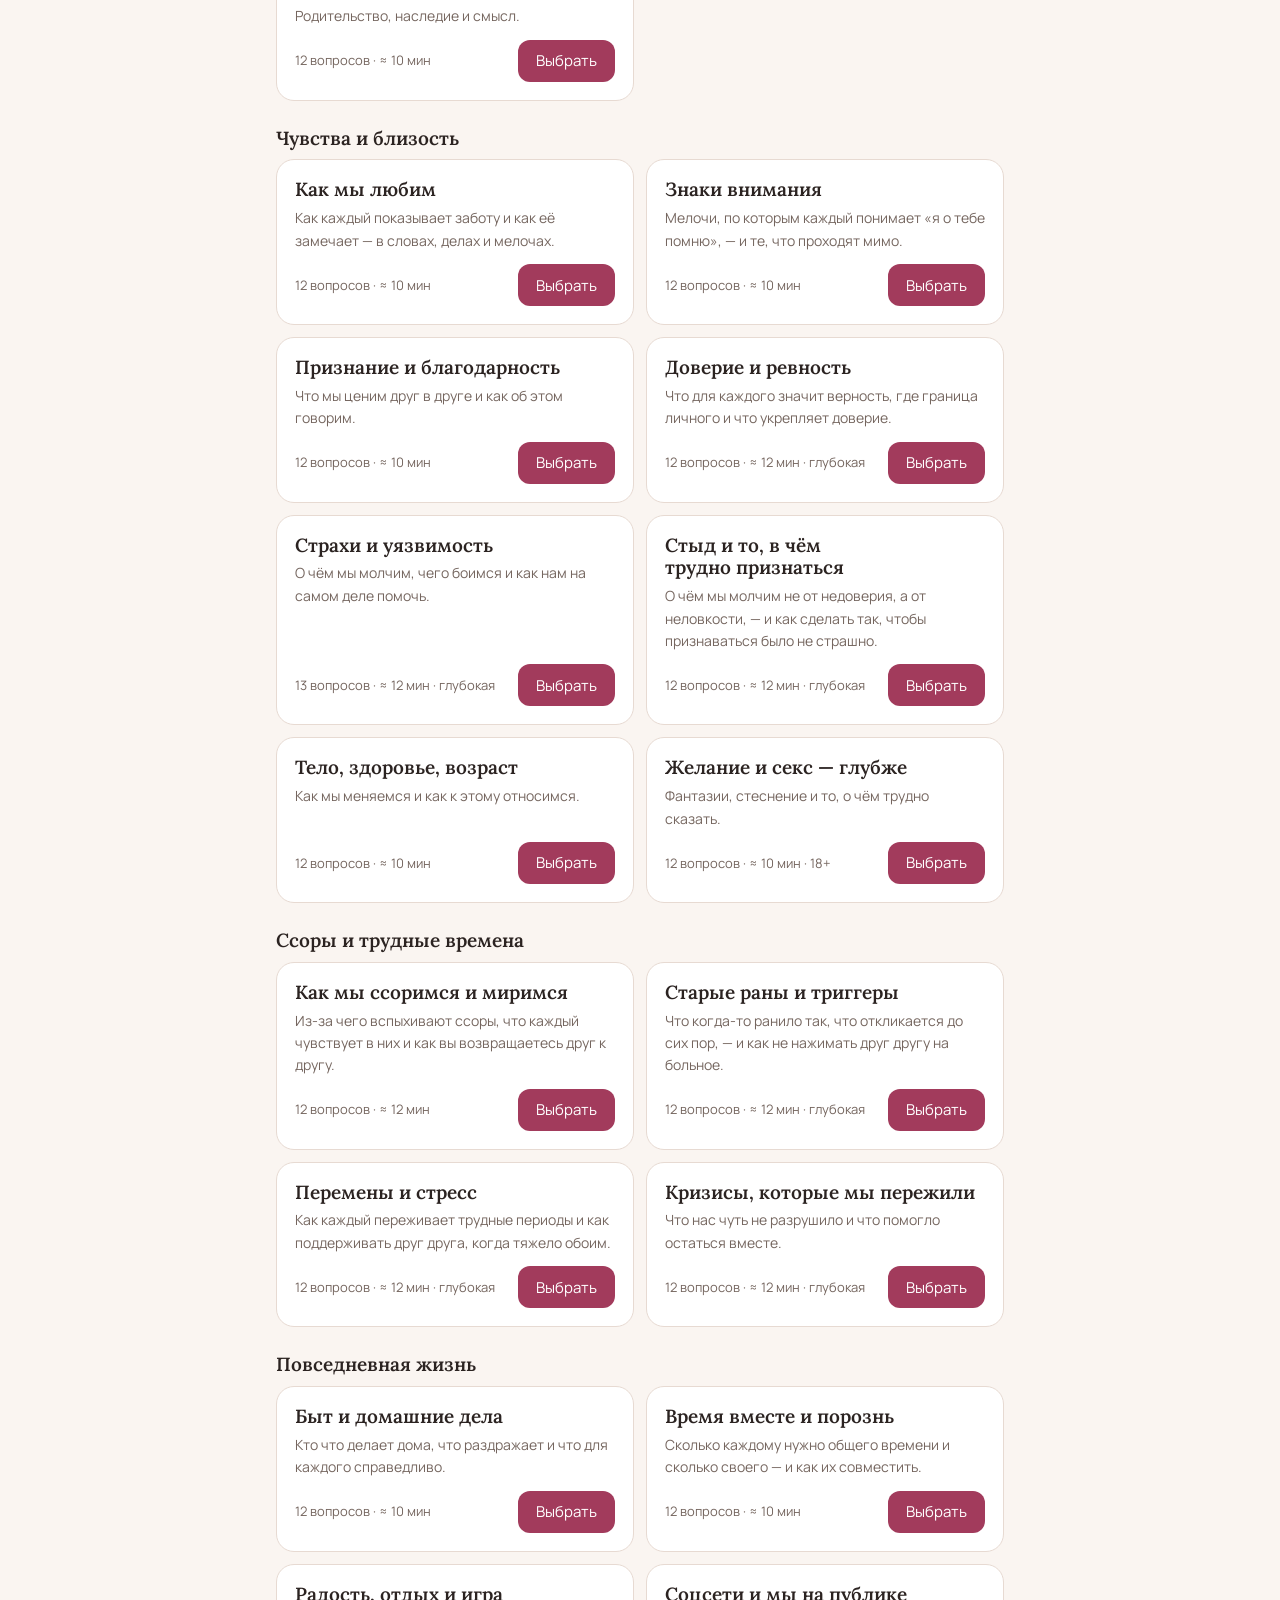
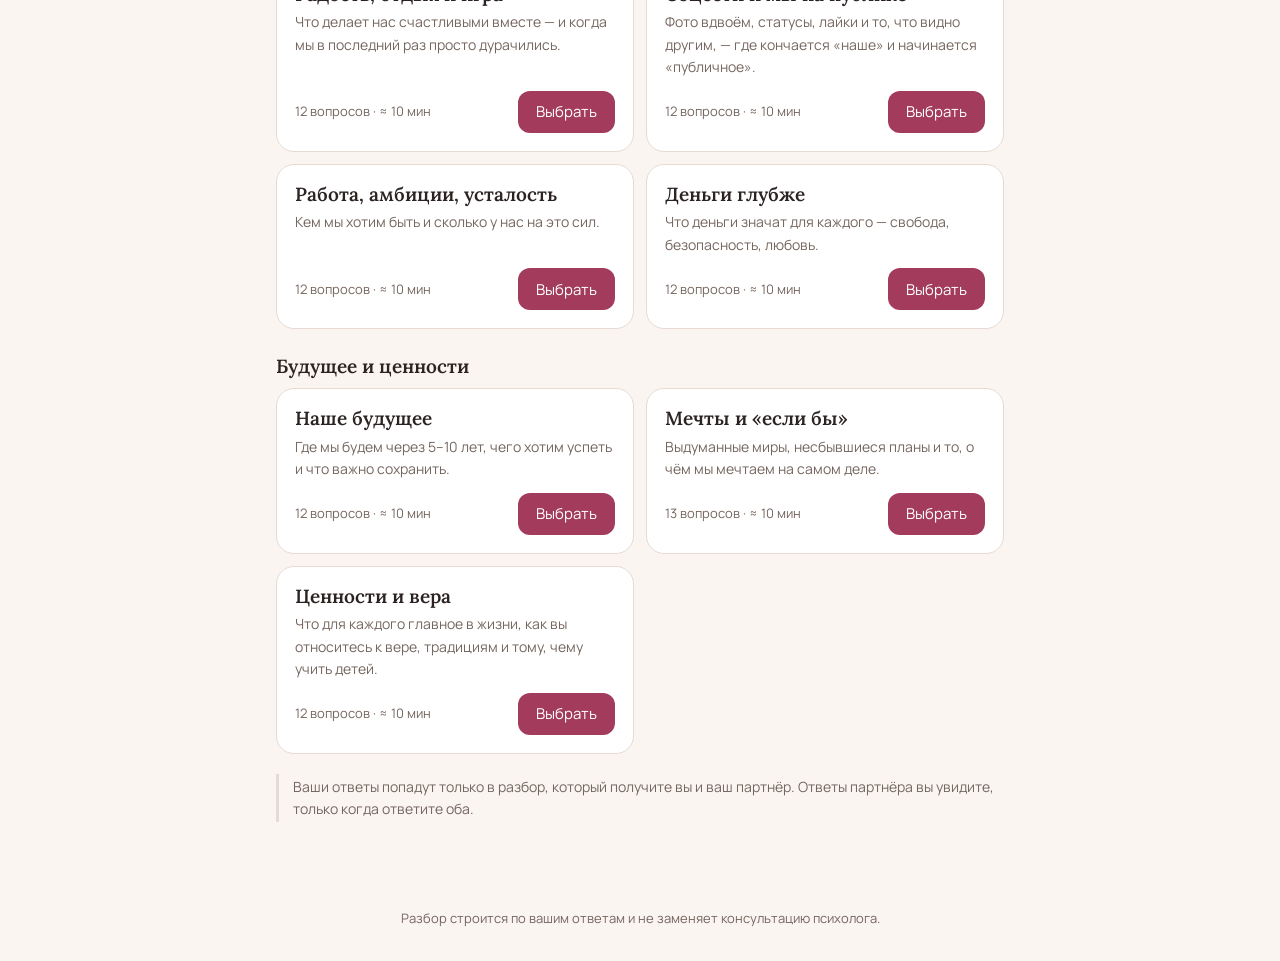
==== commit 04248c9d: "Add five conversation topics" ====
--- a/index.html
+++ b/index.html
@@ -15,7 +15,7 @@
   <link rel="preconnect" href="https://fonts.googleapis.com">
   <link rel="preconnect" href="https://fonts.gstatic.com" crossorigin>
   <link href="https://fonts.googleapis.com/css2?family=Lora:wght@500;600&family=Manrope:wght@400;500;600;700&display=swap" rel="stylesheet">
-  <link rel="stylesheet" href="assets/style.css?v=27">
+  <link rel="stylesheet" href="assets/style.css?v=28">
 </head>
 <body>
   <header class="top">
@@ -24,11 +24,11 @@
   <main id="app" class="wrap" aria-live="polite"></main>
   <footer class="foot">Разбор строится по вашим ответам и не заменяет консультацию психолога.</footer>
 
-  <script src="assets/config.js?v=27"></script>
-  <script src="assets/questions.js?v=27"></script>
-  <script src="assets/topics.js?v=27"></script>
-  <script src="assets/analysis.js?v=27"></script>
-  <script src="assets/talks.js?v=27"></script>
-  <script src="assets/app.js?v=27"></script>
+  <script src="assets/config.js?v=28"></script>
+  <script src="assets/questions.js?v=28"></script>
+  <script src="assets/topics.js?v=28"></script>
+  <script src="assets/analysis.js?v=28"></script>
+  <script src="assets/talks.js?v=28"></script>
+  <script src="assets/app.js?v=28"></script>
 </body>
 </html>
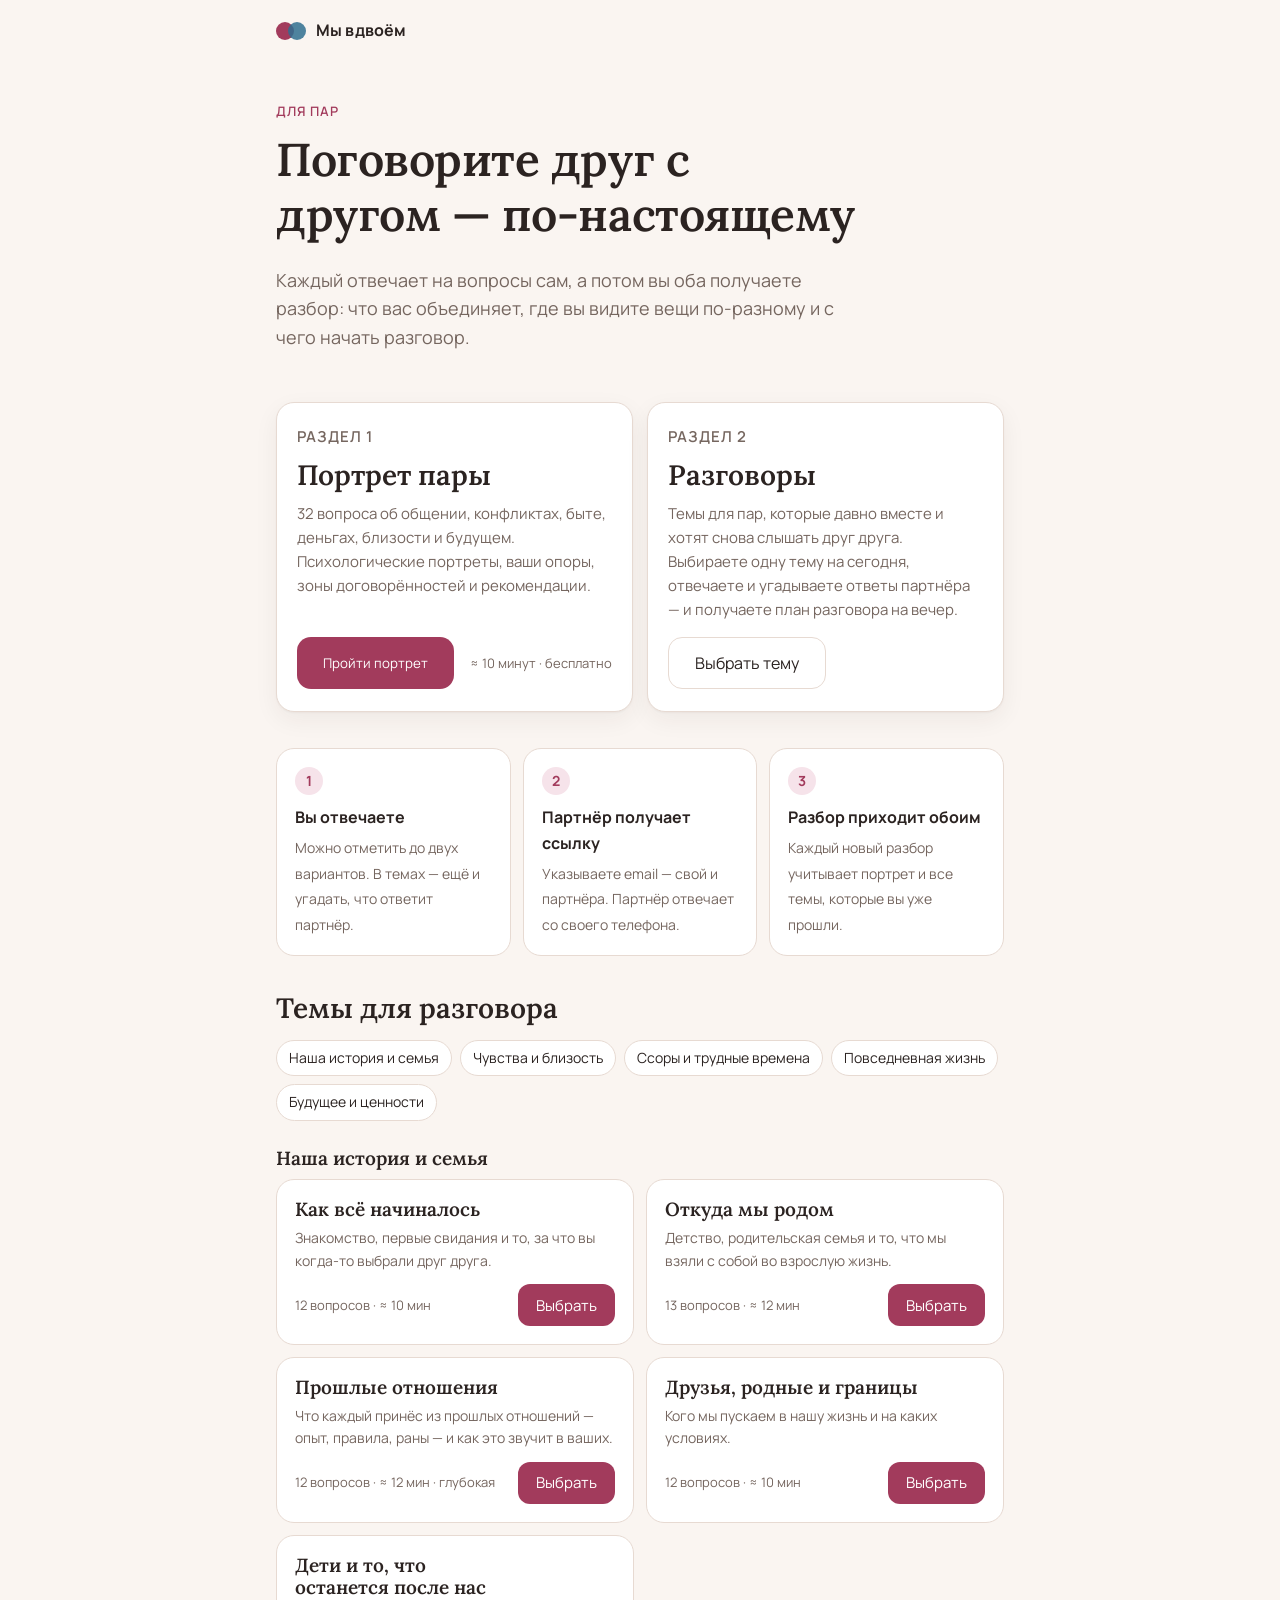
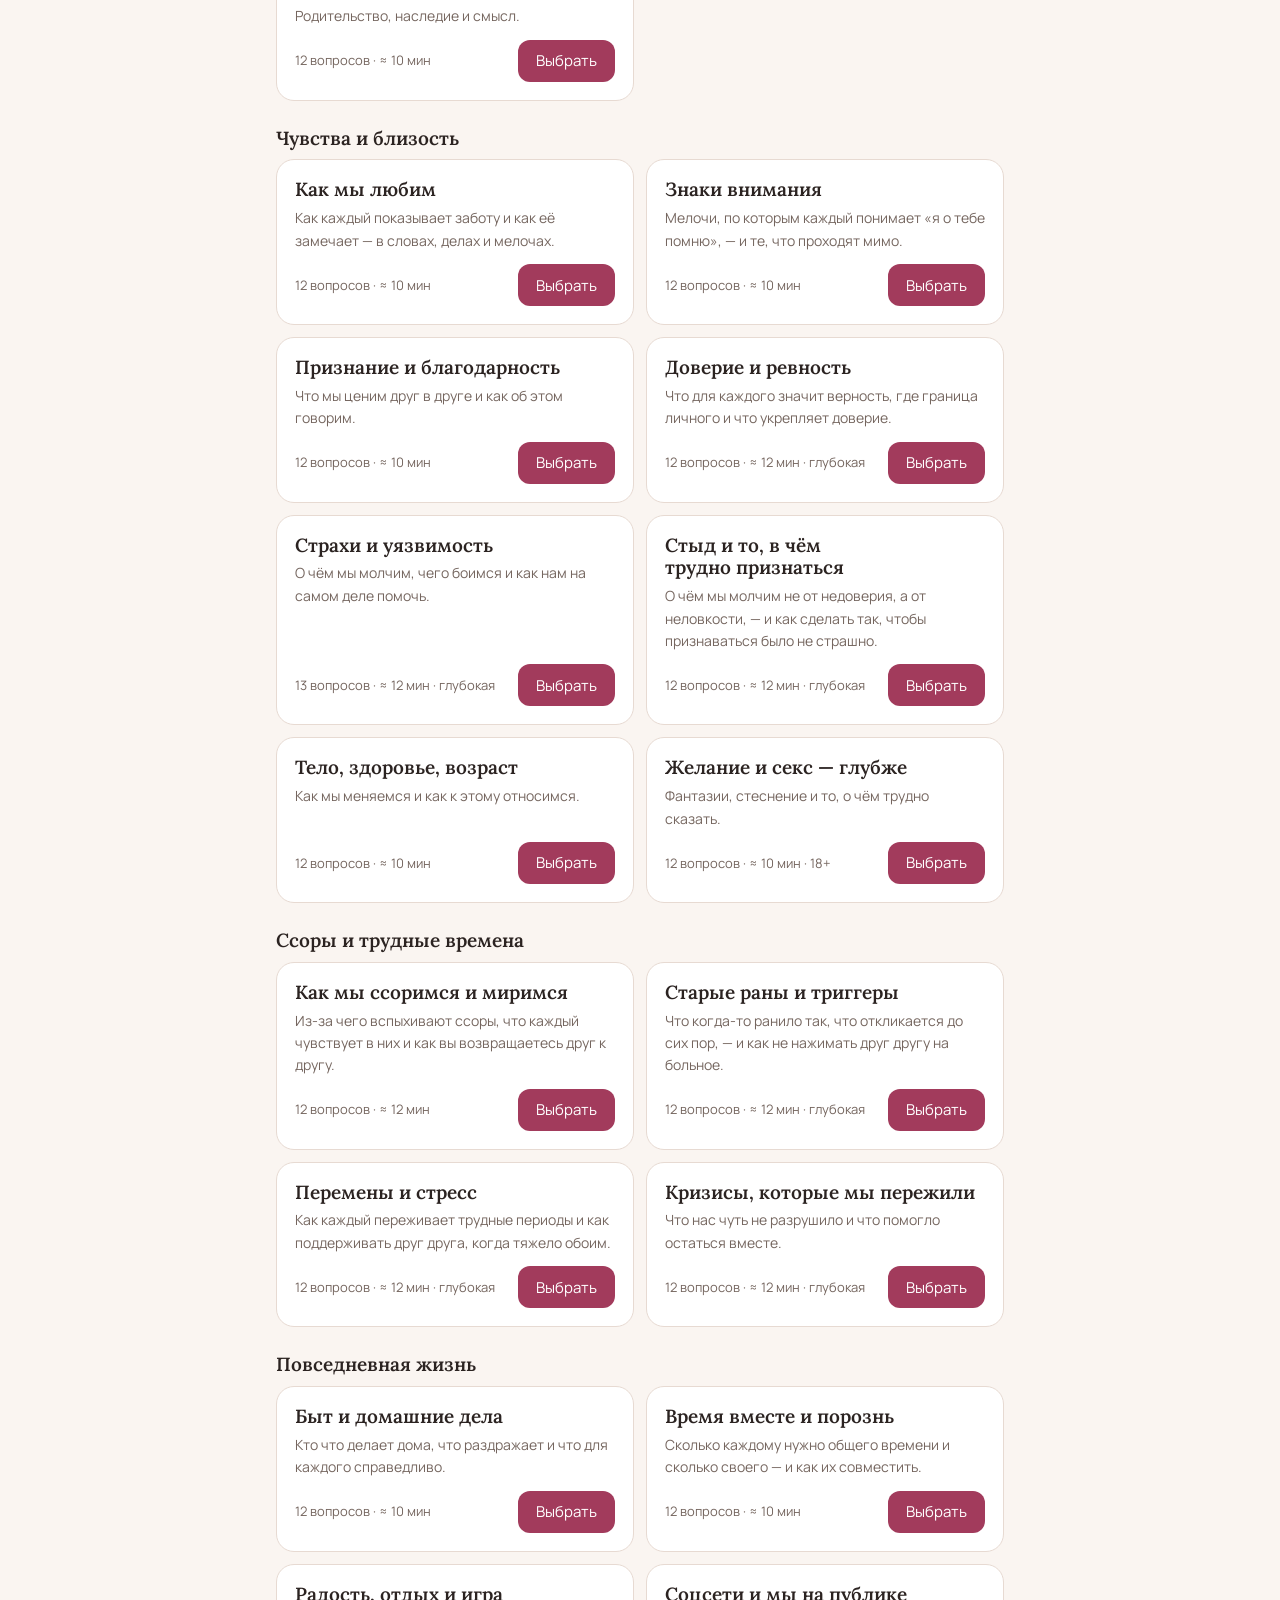
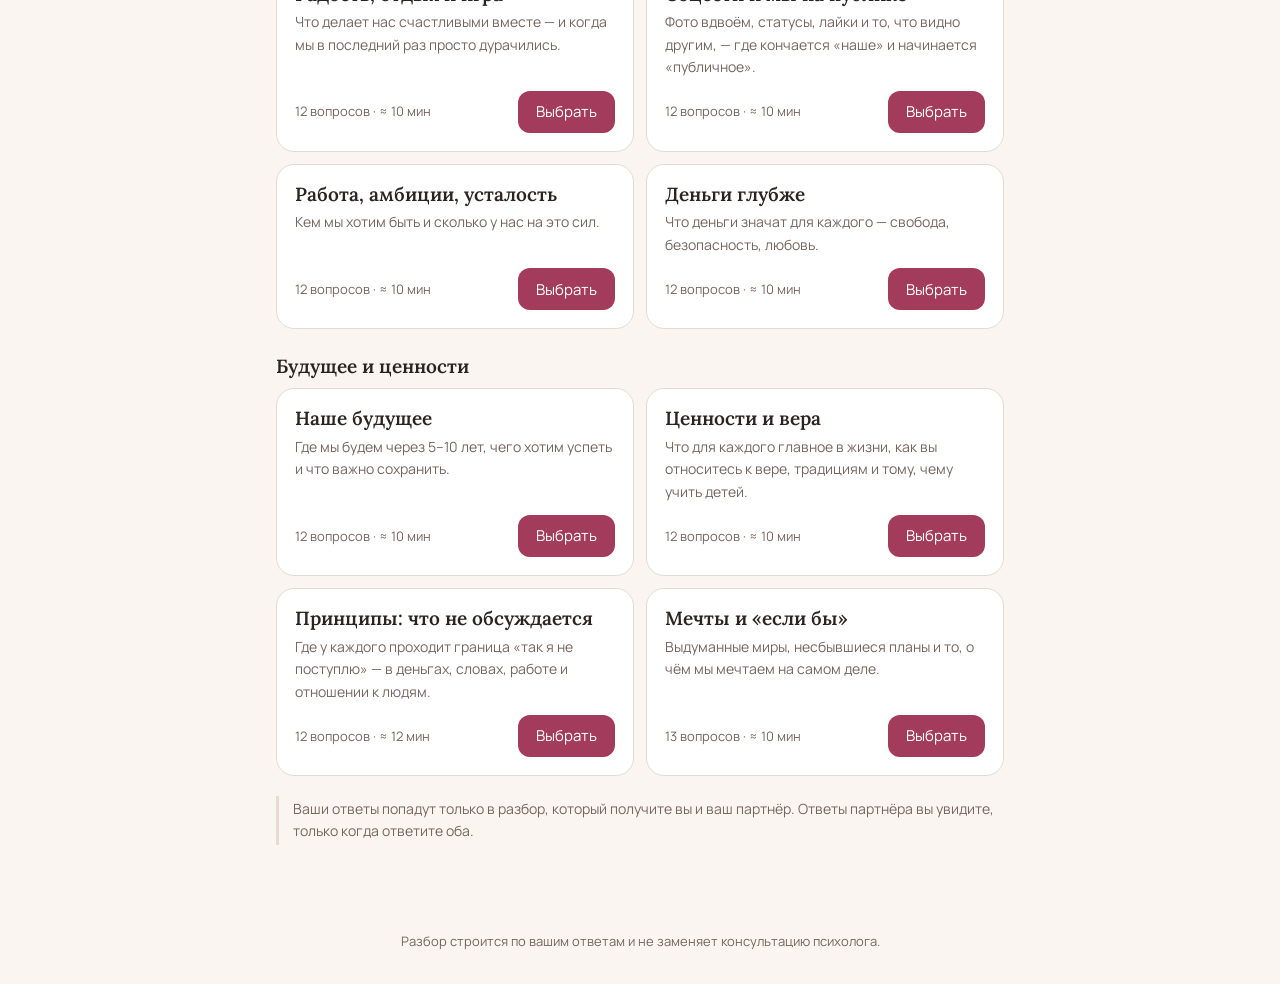
==== commit dd4386ce: "Add the principles topic" ====
--- a/index.html
+++ b/index.html
@@ -15,7 +15,7 @@
   <link rel="preconnect" href="https://fonts.googleapis.com">
   <link rel="preconnect" href="https://fonts.gstatic.com" crossorigin>
   <link href="https://fonts.googleapis.com/css2?family=Lora:wght@500;600&family=Manrope:wght@400;500;600;700&display=swap" rel="stylesheet">
-  <link rel="stylesheet" href="assets/style.css?v=28">
+  <link rel="stylesheet" href="assets/style.css?v=30">
 </head>
 <body>
   <header class="top">
@@ -24,11 +24,11 @@
   <main id="app" class="wrap" aria-live="polite"></main>
   <footer class="foot">Разбор строится по вашим ответам и не заменяет консультацию психолога.</footer>
 
-  <script src="assets/config.js?v=28"></script>
-  <script src="assets/questions.js?v=28"></script>
-  <script src="assets/topics.js?v=28"></script>
-  <script src="assets/analysis.js?v=28"></script>
-  <script src="assets/talks.js?v=28"></script>
-  <script src="assets/app.js?v=28"></script>
+  <script src="assets/config.js?v=30"></script>
+  <script src="assets/questions.js?v=30"></script>
+  <script src="assets/topics.js?v=30"></script>
+  <script src="assets/analysis.js?v=30"></script>
+  <script src="assets/talks.js?v=30"></script>
+  <script src="assets/app.js?v=30"></script>
 </body>
 </html>
--- a/assets/style.css
+++ b/assets/style.css
@@ -180,6 +180,14 @@
 .topic-card { background: var(--surface); border: 1px solid var(--line); border-radius: var(--radius); padding: 18px; display: flex; flex-direction: column; gap: 6px; }
 .topic-card.wide { margin: 0 0 28px; }
 .topic-card.hot { border-color: var(--accent); box-shadow: 0 0 0 1px var(--accent) inset; }
+/* Готовый разбор, который этот партнёр ещё не открывал */
+.topic-card.fresh { border-color: var(--partner); box-shadow: 0 0 0 1px var(--partner) inset, 0 6px 18px rgba(47, 111, 143, .16); background: linear-gradient(180deg, rgba(47, 111, 143, .07), var(--surface) 60%); }
+.chip.new { background: var(--partner); color: var(--surface); }
+.group-nav a.has-fresh::after { content: ''; display: inline-block; width: 7px; height: 7px; border-radius: 50%; background: var(--partner); margin-left: 6px; vertical-align: middle; }
+.group-h .fresh-n { color: var(--partner); font-weight: 600; }
+.fresh-box { background: rgba(47, 111, 143, .09); border: 1px solid rgba(47, 111, 143, .35); border-radius: var(--radius); padding: 12px 16px; margin: 0 0 20px; font-size: 15px; }
+.fresh-box b { color: var(--partner); }
+.fresh-box a { color: var(--partner); font-weight: 600; }
 .topic-card.soon { background: transparent; border-style: dashed; }
 .topic-card.soon h3 { color: var(--muted); }
 .topic-top { display: flex; justify-content: space-between; align-items: flex-start; gap: 10px; }
